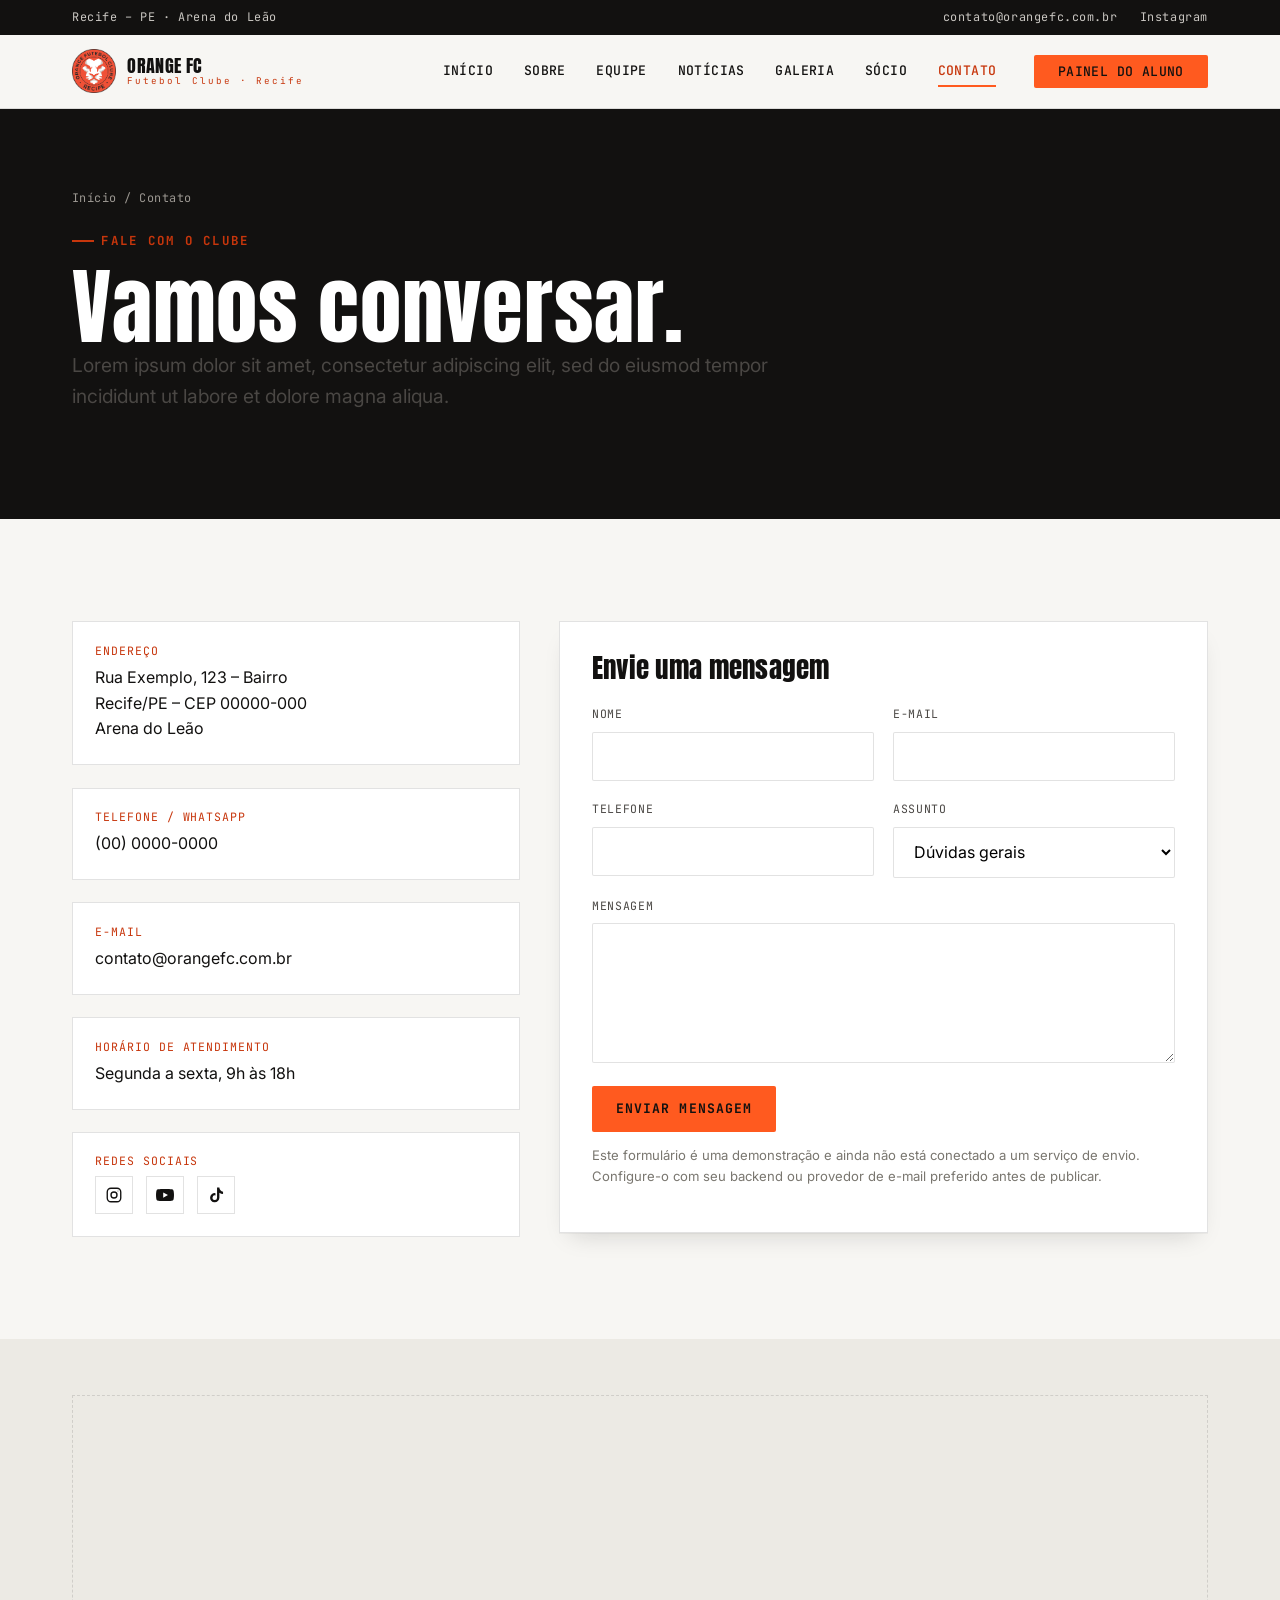
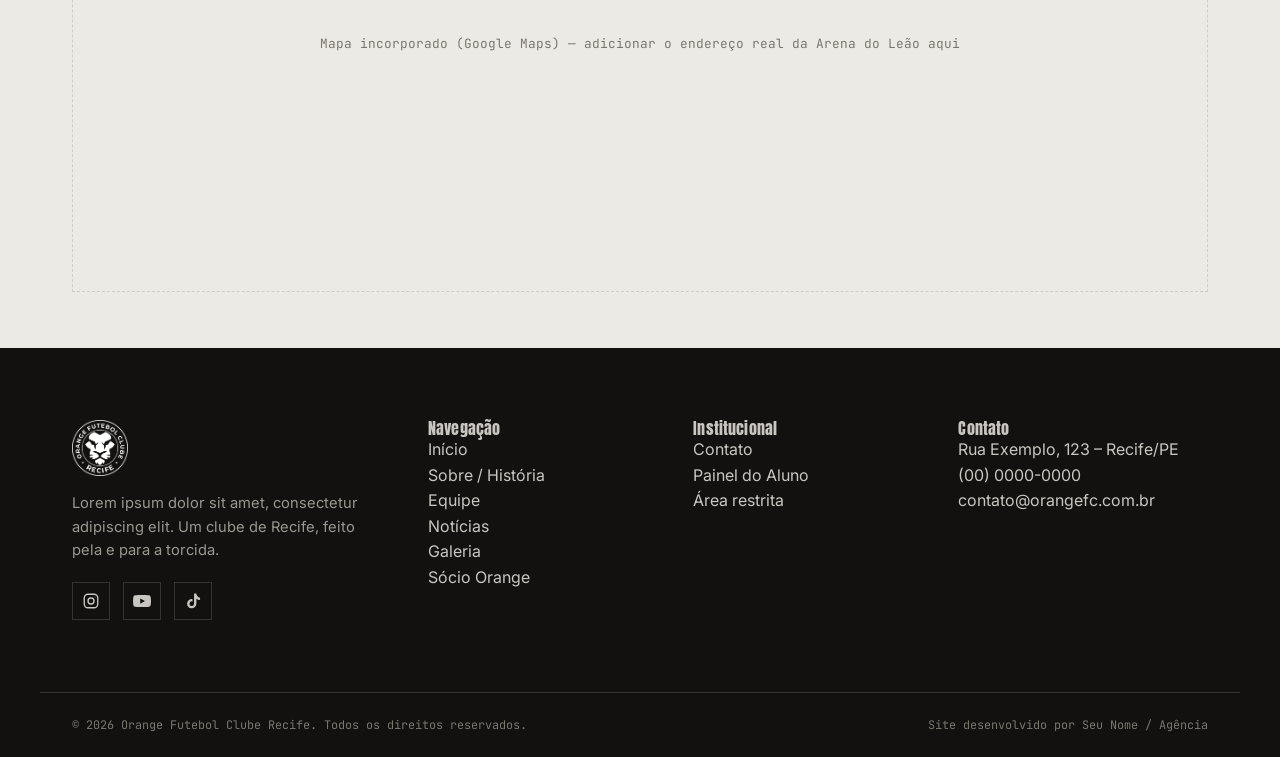
==== contato.html @ 22c45e9d "Primeiro commit do site Orange FC Recife Site institucional completo: home, sobre, equipe, noticias," ====
<!DOCTYPE html>
<html lang="pt-BR">
<head>
<meta charset="UTF-8">
<meta name="viewport" content="width=device-width, initial-scale=1.0">
<title>Contato — Orange Futebol Clube Recife</title>
<meta name="description" content="Fale com o Orange Futebol Clube Recife. Endereço, telefone, e-mail e formulário de contato.">
<link rel="icon" href="img/escudo-laranja-grande.png">
<link rel="stylesheet" href="css/style.css">
</head>
<body>
<a class="skip-link" href="#conteudo">Pular para o conteúdo</a>

<div class="topbar">
  <div class="container">
    <span>Recife – PE · Arena do Leão</span>
    <div class="topbar__links">
      <a href="contato.html">contato@orangefc.com.br</a>
      <a href="https://www.instagram.com/orangefcrecife" target="_blank" rel="noopener">Instagram</a>
    </div>
  </div>
</div>

<header class="site-header">
  <div class="container">
    <a class="brand" href="index.html">
      <img src="img/escudo-laranja-grande.png" alt="Escudo do Orange Futebol Clube Recife">
      <span class="brand__name">ORANGE FC<small>Futebol Clube · Recife</small></span>
    </a>
    <nav class="nav" id="site-nav">
      <a href="index.html">Início</a>
      <a href="sobre.html">Sobre</a>
      <a href="equipe.html">Equipe</a>
      <a href="noticias.html">Notícias</a>
      <a href="galeria.html">Galeria</a>
      <a href="socio.html">Sócio</a>
      <a href="contato.html" aria-current="page">Contato</a>
      <a class="btn btn--primary nav__cta" href="#" target="_blank" rel="noopener">Painel do Aluno</a>
    </nav>
    <button class="nav-toggle" aria-label="Abrir menu" aria-expanded="false" aria-controls="site-nav"><span></span></button>
  </div>
</header>

<main id="conteudo">

  <section class="page-hero">
    <div class="container">
      <p class="breadcrumb"><a href="index.html">Início</a> / Contato</p>
      <p class="eyebrow">Fale com o clube</p>
      <h1 class="h1">Vamos conversar.</h1>
      <p class="lede">Lorem ipsum dolor sit amet, consectetur adipiscing elit, sed do eiusmod tempor incididunt ut labore et dolore magna aliqua.</p>
    </div>
  </section>

  <section class="section">
    <div class="container grid grid-2" style="align-items:start;">

      <div class="contact-info">
        <div class="contact-info__item">
          <h4>Endereço</h4>
          <p style="margin:0;">Rua Exemplo, 123 – Bairro<br>Recife/PE – CEP 00000-000<br>Arena do Leão</p>
        </div>
        <div class="contact-info__item">
          <h4>Telefone / WhatsApp</h4>
          <p style="margin:0;">(00) 0000-0000</p>
        </div>
        <div class="contact-info__item">
          <h4>E-mail</h4>
          <p style="margin:0;">contato@orangefc.com.br</p>
        </div>
        <div class="contact-info__item">
          <h4>Horário de atendimento</h4>
          <p style="margin:0;">Segunda a sexta, 9h às 18h</p>
        </div>
        <div class="contact-info__item">
          <h4>Redes sociais</h4>
          <div class="footer__social" style="margin-top:.4rem;">
            <a href="https://www.instagram.com/orangefcrecife" target="_blank" rel="noopener" aria-label="Instagram" style="border-color: var(--line); color: var(--ink);"><svg viewBox="0 0 24 24" fill="none" stroke="currentColor" stroke-width="1.8"><rect x="3" y="3" width="18" height="18" rx="5"/><circle cx="12" cy="12" r="4"/><circle cx="17.3" cy="6.7" r="0.6" fill="currentColor" stroke="none"/></svg></a>
            <a href="https://www.youtube.com/@OrangeFCTV" target="_blank" rel="noopener" aria-label="YouTube" style="border-color: var(--line); color: var(--ink);"><svg viewBox="0 0 24 24" fill="currentColor"><path d="M23.5 6.5a3 3 0 0 0-2.1-2.1C19.4 4 12 4 12 4s-7.4 0-9.4.4A3 3 0 0 0 .5 6.5 31 31 0 0 0 0 12a31 31 0 0 0 .5 5.5 3 3 0 0 0 2.1 2.1C4.6 20 12 20 12 20s7.4 0 9.4-.4a3 3 0 0 0 2.1-2.1A31 31 0 0 0 24 12a31 31 0 0 0-.5-5.5ZM9.6 15.5v-7l6.4 3.5-6.4 3.5Z"/></svg></a>
            <a href="https://www.tiktok.com/@orangefutebolclube?fbclid=PAZXh0bgNhZW0CMTEAc3J0YwZhcHBfaWQPOTM2NjE5NzQzMzkyNDU5AAGncn7fJ7lJf-_yy7QkRusksurrQ2B-Ny7nEwebhchWkfzwAkJFWrCmd3XKHKI_aem_UQXf-0J1FJy_58L8Z5Jw7w" target="_blank" rel="noopener" aria-label="TikTok" style="border-color: var(--line); color: var(--ink);"><svg viewBox="0 0 24 24" fill="currentColor"><path d="M16.5 2h-3.1v13.6a3 3 0 1 1-2.1-2.9v-3.2a6.2 6.2 0 1 0 5.2 6.1V9.1a8.4 8.4 0 0 0 4.9 1.6V7.6a5.1 5.1 0 0 1-3.4-2A5 5 0 0 1 16.5 2Z"/></svg></a>
          </div>
        </div>
      </div>

      <form class="card" id="contact-form" style="padding: 2rem;">
        <h3 class="h3" style="margin-bottom:1.4rem;">Envie uma mensagem</h3>
        <div class="form-grid">
          <div class="field">
            <label for="nome">Nome</label>
            <input type="text" id="nome" name="nome" required>
          </div>
          <div class="field">
            <label for="email">E-mail</label>
            <input type="email" id="email" name="email" required>
          </div>
          <div class="field">
            <label for="telefone">Telefone</label>
            <input type="tel" id="telefone" name="telefone">
          </div>
          <div class="field">
            <label for="assunto">Assunto</label>
            <select id="assunto" name="assunto">
              <option>Dúvidas gerais</option>
              <option>Matrículas na base</option>
              <option>Imprensa</option>
              <option>Parcerias e patrocínio</option>
            </select>
          </div>
          <div class="field field--full">
            <label for="mensagem">Mensagem</label>
            <textarea id="mensagem" name="mensagem" required></textarea>
          </div>
        </div>
        <button type="submit" class="btn btn--primary" style="margin-top:1.4rem;">Enviar mensagem</button>
        <p class="form-note" id="contact-feedback" role="status" hidden></p>
        <p class="form-note">Este formulário é uma demonstração e ainda não está conectado a um serviço de envio. Configure-o com seu backend ou provedor de e-mail preferido antes de publicar.</p>
      </form>

    </div>
  </section>

  <section class="section section--tight section--dim">
    <div class="container">
      <div class="map-ph">
        Mapa incorporado (Google Maps) — adicionar o endereço real da Arena do Leão aqui
      </div>
    </div>
  </section>

</main>

<footer class="site-footer">
  <div class="container footer__top">
    <div class="footer__brand">
      <img src="img/escudo-preto.png" alt="Escudo do Orange Futebol Clube Recife" style="filter: brightness(0) invert(1);">
      <p>Lorem ipsum dolor sit amet, consectetur adipiscing elit. Um clube de Recife, feito pela e para a torcida.</p>
      <div class="footer__social">
        <a href="https://www.instagram.com/orangefcrecife" target="_blank" rel="noopener" aria-label="Instagram"><svg viewBox="0 0 24 24" fill="none" stroke="currentColor" stroke-width="1.8"><rect x="3" y="3" width="18" height="18" rx="5"/><circle cx="12" cy="12" r="4"/><circle cx="17.3" cy="6.7" r="0.6" fill="currentColor" stroke="none"/></svg></a>
        <a href="https://www.youtube.com/@OrangeFCTV" target="_blank" rel="noopener" aria-label="YouTube"><svg viewBox="0 0 24 24" fill="currentColor"><path d="M23.5 6.5a3 3 0 0 0-2.1-2.1C19.4 4 12 4 12 4s-7.4 0-9.4.4A3 3 0 0 0 .5 6.5 31 31 0 0 0 0 12a31 31 0 0 0 .5 5.5 3 3 0 0 0 2.1 2.1C4.6 20 12 20 12 20s7.4 0 9.4-.4a3 3 0 0 0 2.1-2.1A31 31 0 0 0 24 12a31 31 0 0 0-.5-5.5ZM9.6 15.5v-7l6.4 3.5-6.4 3.5Z"/></svg></a>
        <a href="https://www.tiktok.com/@orangefutebolclube?fbclid=PAZXh0bgNhZW0CMTEAc3J0YwZhcHBfaWQPOTM2NjE5NzQzMzkyNDU5AAGncn7fJ7lJf-_yy7QkRusksurrQ2B-Ny7nEwebhchWkfzwAkJFWrCmd3XKHKI_aem_UQXf-0J1FJy_58L8Z5Jw7w" target="_blank" rel="noopener" aria-label="TikTok"><svg viewBox="0 0 24 24" fill="currentColor"><path d="M16.5 2h-3.1v13.6a3 3 0 1 1-2.1-2.9v-3.2a6.2 6.2 0 1 0 5.2 6.1V9.1a8.4 8.4 0 0 0 4.9 1.6V7.6a5.1 5.1 0 0 1-3.4-2A5 5 0 0 1 16.5 2Z"/></svg></a>
      </div>
    </div>
    <div class="footer__nav">
      <h4>Navegação</h4>
      <ul>
        <li><a href="index.html">Início</a></li>
        <li><a href="sobre.html">Sobre / História</a></li>
        <li><a href="equipe.html">Equipe</a></li>
        <li><a href="noticias.html">Notícias</a></li>
        <li><a href="galeria.html">Galeria</a></li>
        <li><a href="socio.html">Sócio Orange</a></li>
      </ul>
    </div>
    <div class="footer__nav">
      <h4>Institucional</h4>
      <ul>
        <li><a href="contato.html">Contato</a></li>
        <li><a href="#" target="_blank" rel="noopener">Painel do Aluno</a></li>
        <li><a href="admin.html">Área restrita</a></li>
      </ul>
    </div>
    <div class="footer__contact">
      <h4>Contato</h4>
      <ul>
        <li>Rua Exemplo, 123 – Recife/PE</li>
        <li>(00) 0000-0000</li>
        <li>contato@orangefc.com.br</li>
      </ul>
    </div>
  </div>
  <div class="container footer__bottom">
    <span>© 2026 Orange Futebol Clube Recife. Todos os direitos reservados.</span>
    <span>Site desenvolvido por <a href="#">Seu Nome / Agência</a></span>
  </div>
</footer>

<script src="js/main.js"></script>
</body>
</html>
---- css/style.css ----
/* ==========================================================================
   ORANGE FUTEBOL CLUBE RECIFE — STYLESHEET BASE
   Estrutura: 1. Fontes  2. Tokens  3. Reset  4. Utilitários  5. Header
   6. Footer  7. Componentes  8. Páginas  9. Responsivo
   ========================================================================== */

@import url('https://fonts.googleapis.com/css2?family=Anton&family=Inter:wght@400;500;600;700;800&family=JetBrains+Mono:wght@400;500;700&display=swap');

/* --------------------------------------------------------------------------
   2. DESIGN TOKENS
   -------------------------------------------------------------------------- */
:root{
  /* Cores da marca — extraídas do escudo oficial */
  --orange:        #FF5A1F;
  --orange-deep:   #C7360C;
  --orange-light:  #FFDCC8;
  --ink:           #121110;
  --ink-soft:      #1D1B19;
  --paper:         #F7F6F3;
  --paper-dim:     #ECEAE4;
  --white:         #FFFFFF;
  --line:          rgba(18,17,16,.12);
  --line-on-dark:  rgba(255,255,255,.14);

  /* Tipografia */
  --font-display: 'Anton', sans-serif;
  --font-body:    'Inter', sans-serif;
  --font-mono:    'JetBrains Mono', monospace;

  /* Espaçamento & layout */
  --container: 1200px;
  --gap: clamp(1.25rem, 3vw, 2.5rem);
  --radius: 2px; /* identidade angular — quase sem curvas */

  --shadow-card: 0 1px 0 rgba(18,17,16,.04), 0 12px 24px -12px rgba(18,17,16,.18);
}

/* --------------------------------------------------------------------------
   3. RESET
   -------------------------------------------------------------------------- */
*, *::before, *::after{ box-sizing: border-box; }
html{ scroll-behavior: smooth; }
body{
  margin: 0;
  font-family: var(--font-body);
  color: var(--ink);
  background: var(--paper);
  -webkit-font-smoothing: antialiased;
  line-height: 1.6;
}
img{ max-width: 100%; display: block; }
a{ color: inherit; text-decoration: none; }
ul{ list-style: none; margin: 0; padding: 0; }
button{ font-family: inherit; cursor: pointer; }
input, textarea, select{ font-family: inherit; font-size: 1rem; }
h1,h2,h3,h4{ font-family: var(--font-display); font-weight: 400; line-height: 1.05; margin: 0; letter-spacing: .01em; }
p{ margin: 0 0 1em; }
:focus-visible{ outline: 3px solid var(--orange); outline-offset: 2px; }

@media (prefers-reduced-motion: reduce){
  *{ animation-duration: .001ms !important; animation-iteration-count: 1 !important; transition-duration: .001ms !important; scroll-behavior: auto !important; }
}

/* --------------------------------------------------------------------------
   4. UTILITÁRIOS
   -------------------------------------------------------------------------- */
.container{
  width: 100%;
  max-width: var(--container);
  margin-inline: auto;
  padding-inline: clamp(1.25rem, 4vw, 2rem);
}
.section{ padding-block: clamp(3.5rem, 8vw, 6.5rem); }
.section--tight{ padding-block: clamp(2rem, 5vw, 3.5rem); }
.section--dark{ background: var(--ink); color: var(--white); }
.section--orange{ background: var(--orange); color: var(--ink); }
.section--dim{ background: var(--paper-dim); }

.eyebrow{
  display: inline-flex;
  align-items: center;
  gap: .6em;
  font-family: var(--font-mono);
  font-size: .78rem;
  font-weight: 700;
  letter-spacing: .18em;
  text-transform: uppercase;
  color: var(--orange-deep);
}
.section--dark .eyebrow{ color: var(--orange); }
.eyebrow::before{
  content: "";
  width: 22px; height: 2px;
  background: currentColor;
  display: inline-block;
}

.h1{ font-size: clamp(2.6rem, 6.5vw, 5.4rem); }
.h2{ font-size: clamp(2rem, 4.6vw, 3.2rem); }
.h3{ font-size: clamp(1.35rem, 2.6vw, 1.7rem); }
.lede{ font-size: clamp(1.05rem, 1.6vw, 1.2rem); color: #4A4744; max-width: 60ch; }
.section--dark .lede{ color: #C9C6C1; }

.text-orange{ color: var(--orange); }

.btn{
  display: inline-flex;
  align-items: center;
  gap: .55em;
  padding: .95em 1.7em;
  font-family: var(--font-mono);
  font-weight: 700;
  font-size: .82rem;
  letter-spacing: .08em;
  text-transform: uppercase;
  border: 2px solid transparent;
  border-radius: var(--radius);
  transition: transform .18s ease, background-color .18s ease, color .18s ease, border-color .18s ease;
  white-space: nowrap;
}
.btn:hover{ transform: translateY(-2px); }
.btn--primary{ background: var(--orange); color: var(--ink); }
.btn--primary:hover{ background: var(--ink); color: var(--white); }
.btn--outline{ border-color: currentColor; background: transparent; }
.btn--outline:hover{ background: var(--ink); color: var(--white); border-color: var(--ink); }
.section--dark .btn--outline{ border-color: var(--line-on-dark); }
.section--dark .btn--outline:hover{ background: var(--white); color: var(--ink); border-color: var(--white); }
.btn--ghost{ background: transparent; color: inherit; padding-inline: 0; border-bottom: 2px solid var(--orange); border-radius: 0; }
.btn--ghost:hover{ transform: none; color: var(--orange-deep); }

.tag{
  font-family: var(--font-mono);
  font-size: .72rem;
  font-weight: 700;
  letter-spacing: .08em;
  text-transform: uppercase;
  padding: .3em .7em;
  background: var(--ink);
  color: var(--white);
}
.tag--orange{ background: var(--orange); color: var(--ink); }

.grid{ display: grid; gap: var(--gap); }
.grid-2{ grid-template-columns: repeat(2, 1fr); }
.grid-3{ grid-template-columns: repeat(3, 1fr); }
.grid-4{ grid-template-columns: repeat(4, 1fr); }

.card{
  background: var(--white);
  border: 1px solid var(--line);
  box-shadow: var(--shadow-card);
}

/* Ph = placeholder de imagem (substituir pelas fotos reais do clube) */
.ph{
  position: relative;
  display: flex;
  align-items: flex-end;
  overflow: hidden;
  background:
    linear-gradient(135deg, rgba(255,90,31,.14), rgba(18,17,16,.06)),
    repeating-linear-gradient(45deg, rgba(18,17,16,.05) 0 2px, transparent 2px 14px);
  color: var(--ink);
}
.ph::before{
  content: "";
  position: absolute; inset: 0;
  background-image: url('../img/leao-watermark-2.png');
  background-repeat: no-repeat;
  background-position: center;
  background-size: 46%;
  opacity: .16;
}
.ph span{
  position: relative;
  display: block;
  width: 100%;
  padding: .6em .8em;
  font-family: var(--font-mono);
  font-size: .68rem;
  letter-spacing: .06em;
  text-transform: uppercase;
  background: rgba(18,17,16,.82);
  color: var(--white);
}
.ph--1x1{ aspect-ratio: 1/1; }
.ph--4x3{ aspect-ratio: 4/3; }
.ph--16x9{ aspect-ratio: 16/9; }
.ph--3x4{ aspect-ratio: 3/4; }

/* Divisor angular — corte diagonal entre seções, ecoa as bordas do brasão */
.angle-cut{
  position: relative;
  clip-path: polygon(0 3.2vw, 100% 0, 100% 100%, 0 100%);
  margin-top: clamp(-3rem,-4.5vw,-2rem);
}
.angle-cut-bottom{
  clip-path: polygon(0 0, 100% 0, 100% 100%, 0 calc(100% - 3.2vw));
}

/* Perfuração estilo ingresso — usada na faixa de próximo jogo */
.ticket-edge{
  height: 14px;
  background-image: radial-gradient(circle 7px, var(--paper) 7px, transparent 7.5px);
  background-size: 34px 14px;
  background-repeat: repeat-x;
  background-position: center;
}
.ticket-edge--dark{ background-image: radial-gradient(circle 7px, var(--ink) 7px, transparent 7.5px); }

/* --------------------------------------------------------------------------
   5. HEADER
   -------------------------------------------------------------------------- */
.topbar{
  background: var(--ink);
  color: #C9C6C1;
  font-family: var(--font-mono);
  font-size: .74rem;
  letter-spacing: .05em;
}
.topbar .container{
  display: flex;
  align-items: center;
  justify-content: space-between;
  padding-block: .5rem;
  gap: 1rem;
}
.topbar a:hover{ color: var(--orange); }
.topbar__links{ display: flex; gap: 1.4rem; }

.site-header{
  position: sticky;
  top: 0;
  z-index: 50;
  background: var(--paper);
  border-bottom: 1px solid var(--line);
}
.site-header .container{
  display: flex;
  align-items: center;
  justify-content: space-between;
  padding-block: .9rem;
  gap: 1.5rem;
}
.brand{ display: flex; align-items: center; gap: .7rem; }
.brand img{ width: 44px; height: 44px; object-fit: contain; }
.brand__name{ font-family: var(--font-display); font-size: 1.15rem; letter-spacing: .02em; line-height: 1; }
.brand__name small{ display: block; font-family: var(--font-mono); font-size: .58rem; letter-spacing: .22em; color: var(--orange-deep); margin-top: .3em; }

.nav{ display: flex; align-items: center; gap: clamp(1.2rem, 2.4vw, 2.2rem); }
.nav a{
  font-family: var(--font-mono);
  font-size: .82rem;
  font-weight: 500;
  letter-spacing: .03em;
  text-transform: uppercase;
  padding-block: .3em;
  border-bottom: 2px solid transparent;
}
.nav a:hover, .nav a[aria-current="page"]{ border-color: var(--orange); color: var(--orange-deep); }
.nav__cta{ margin-left: .4rem; }

.nav-toggle{
  display: none;
  width: 42px; height: 42px;
  border: 1px solid var(--line);
  background: var(--white);
  align-items: center;
  justify-content: center;
}
.nav-toggle span, .nav-toggle::before, .nav-toggle::after{
  content: "";
  display: block;
  width: 20px; height: 2px;
  background: var(--ink);
  position: relative;
}
.nav-toggle::before{ transform: translateY(-6px); position: absolute; }
.nav-toggle::after{ transform: translateY(6px); position: absolute; }

/* --------------------------------------------------------------------------
   6. FOOTER
   -------------------------------------------------------------------------- */
.site-footer{ background: var(--ink); color: #C9C6C1; }
.footer__top{
  padding-block: clamp(3rem, 6vw, 4.5rem);
  display: grid;
  grid-template-columns: 1.4fr 1fr 1fr 1.1fr;
  gap: var(--gap);
}
.footer__brand img{ width: 56px; margin-bottom: 1rem; }
.footer__brand p{ max-width: 34ch; color: #9B9791; font-size: .92rem; }
.footer h4{
  font-family: var(--font-mono);
  font-size: .78rem;
  letter-spacing: .12em;
  text-transform: uppercase;
  color: var(--white);
  margin-bottom: 1.1rem;
}
.footer li{ margin-bottom: .6rem; font-size: .92rem; }
.footer a:hover{ color: var(--orange); }
.footer__social{ display: flex; gap: .8rem; margin-top: 1.2rem; }
.footer__social a{
  width: 38px; height: 38px;
  border: 1px solid var(--line-on-dark);
  display: flex; align-items: center; justify-content: center;
}
.footer__social a svg{ width: 18px; height: 18px; display: block; }
.footer__social a:hover{ border-color: var(--orange); color: var(--orange); }
.footer__bottom{
  border-top: 1px solid var(--line-on-dark);
  padding-block: 1.4rem;
  display: flex; justify-content: space-between; align-items: center; flex-wrap: wrap; gap: .6rem;
  font-family: var(--font-mono);
  font-size: .74rem;
  color: #79766F;
}
.footer__bottom a:hover{ color: var(--orange); }

/* --------------------------------------------------------------------------
   7. COMPONENTES
   -------------------------------------------------------------------------- */

/* Hero */
.hero{
  position: relative;
  background: var(--ink);
  color: var(--white);
  overflow: hidden;
  padding-block: clamp(4rem, 11vw, 7.5rem) clamp(5rem, 12vw, 8.5rem);
}
.hero__lion{
  position: absolute;
  right: -6%;
  top: 50%;
  transform: translateY(-50%);
  width: min(48vw, 620px);
  opacity: .1;
  pointer-events: none;
}
.hero__grid{
  position: relative;
  z-index: 1;
}
.hero__content{ max-width: 640px; }
.hero__title{ margin-block: .5rem 1.1rem; }
.hero__title .line{ display: block; }
.hero__actions{ display: flex; gap: 1rem; flex-wrap: wrap; margin-top: 2rem; }
.hero__stats{
  display: grid;
  grid-template-columns: repeat(3, 1fr);
  border-top: 1px solid var(--line-on-dark);
  padding-top: 1.4rem;
  margin-top: clamp(2.5rem, 5vw, 3.5rem);
}
.hero__stats div + div{ border-left: 1px solid var(--line-on-dark); padding-left: 1.2rem; }
.hero__stats strong{ display: block; font-family: var(--font-display); font-size: clamp(1.8rem, 3vw, 2.4rem); color: var(--orange); }
.hero__stats span{ font-family: var(--font-mono); font-size: .68rem; letter-spacing: .1em; text-transform: uppercase; color: #9B9791; }

/* Faixa Próximo Jogo */
.matchbar{ background: var(--orange); color: var(--ink); }
.matchbar .container{
  display: flex;
  align-items: center;
  justify-content: space-between;
  flex-wrap: wrap;
  gap: 1rem;
  padding-block: 1.2rem;
}
.matchbar__teams{ display: flex; align-items: center; gap: 1rem; font-family: var(--font-display); font-size: clamp(1.1rem, 2.4vw, 1.6rem); }
.matchbar__vs{ font-family: var(--font-mono); font-size: .8rem; opacity: .7; }
.matchbar__meta{ display: flex; gap: 1.6rem; font-family: var(--font-mono); font-size: .78rem; letter-spacing: .04em; }
.matchbar__meta strong{ display: block; font-size: .95rem; }

/* Cabeçalho de seção */
.section-head{ display: flex; justify-content: space-between; align-items: flex-end; gap: 1.5rem; margin-bottom: clamp(2rem, 4vw, 3rem); flex-wrap: wrap; }

/* Cards de notícia */
.news-card{ display: flex; flex-direction: column; }
.news-card__body{ padding: 1.4rem 1.4rem 1.6rem; }
.news-card__meta{ display: flex; gap: .8rem; align-items: center; margin-bottom: .8rem; font-family: var(--font-mono); font-size: .7rem; color: #79766F; text-transform: uppercase; letter-spacing: .05em; }
.news-card h3{ font-size: 1.25rem; margin-bottom: .6rem; }
.news-card p{ color: #4A4744; font-size: .94rem; }
.news-card__link{ margin-top: auto; font-family: var(--font-mono); font-size: .76rem; font-weight: 700; letter-spacing: .06em; text-transform: uppercase; color: var(--orange-deep); padding-top: 1rem; }

/* Elenco / equipe */
.person{ text-align: left; }
.person__photo{ margin-bottom: 1rem; position: relative; }
.shirt-number{
  position: absolute; top: .6rem; left: .6rem; z-index: 2;
  width: 34px; height: 34px;
  display: flex; align-items: center; justify-content: center;
  background: var(--ink); color: var(--white);
  font-family: var(--font-mono); font-weight: 700; font-size: .9rem;
}
.person h3{ font-size: 1.05rem; }
.person .role{ font-family: var(--font-mono); font-size: .72rem; letter-spacing: .06em; text-transform: uppercase; color: var(--orange-deep); display: block; margin-top: .3rem; margin-bottom: .6rem; }
.person p{ font-size: .88rem; color: #4A4744; }

/* Linha do tempo (história) */
.timeline{ position: relative; padding-left: clamp(1.5rem, 4vw, 3rem); border-left: 2px solid var(--line); }
.timeline__item{ position: relative; padding-bottom: clamp(2.2rem, 5vw, 3.2rem); }
.timeline__item:last-child{ padding-bottom: 0; }
.timeline__item::before{
  content: "";
  position: absolute;
  left: clamp(-1.62rem, -4.14vw, -3.12rem);
  top: .3rem;
  width: 12px; height: 12px;
  background: var(--orange);
  border: 2px solid var(--ink);
  border-radius: 50%;
}
.timeline__year{ font-family: var(--font-mono); font-weight: 700; color: var(--orange-deep); letter-spacing: .05em; display: block; margin-bottom: .4rem; }

/* Banner CTA — Painel do Aluno */
.cta-banner{
  background: var(--ink);
  color: var(--white);
  position: relative;
  overflow: hidden;
}
.cta-banner .container{
  position: relative; z-index: 1;
  display: flex; align-items: center; justify-content: space-between; gap: 2rem; flex-wrap: wrap;
  padding-block: clamp(3rem, 6vw, 4rem);
}
.cta-banner__lion{ position: absolute; left: -4%; top: -20%; width: 340px; opacity: .08; }
.cta-banner h2{ max-width: 18ch; }
.cta-banner p{ color: #C9C6C1; max-width: 46ch; }

/* Faixa gráfica "Laranja Mecânica" (torcida) */
.torcida-band{ background: var(--ink); }
.torcida-band img{ width: 100%; display: block; }
.torcida-band__caption{
  display: flex; justify-content: space-between; align-items: center; flex-wrap: wrap; gap: 1rem;
  padding-block: 1.2rem;
  border-top: 1px solid var(--line-on-dark);
  font-family: var(--font-mono);
  font-size: .76rem;
  color: #9B9791;
  letter-spacing: .04em;
}

/* Galeria */
.gallery-filters{ display: flex; gap: .6rem; flex-wrap: wrap; margin-bottom: 2rem; }
.gallery-filters button{
  padding: .5em 1.1em;
  border: 1px solid var(--line);
  background: var(--white);
  font-family: var(--font-mono);
  font-size: .74rem;
  letter-spacing: .05em;
  text-transform: uppercase;
}
.gallery-filters button.is-active{ background: var(--ink); color: var(--white); border-color: var(--ink); }
.gallery-grid{ display: grid; grid-template-columns: repeat(4, 1fr); gap: .8rem; }
.gallery-grid .ph{ cursor: zoom-in; }
.gallery-grid > *:nth-child(4n+1){ grid-row: span 2; }

.lightbox{
  position: fixed; inset: 0; z-index: 100;
  background: rgba(18,17,16,.94);
  display: none;
  align-items: center; justify-content: center;
  padding: 2rem;
}
.lightbox.is-open{ display: flex; }
.lightbox__frame{ max-width: 900px; width: 100%; }
.lightbox__frame .ph{ aspect-ratio: 16/10; }
.lightbox__close{
  position: absolute; top: 1.5rem; right: 1.5rem;
  width: 44px; height: 44px;
  border: 1px solid var(--line-on-dark);
  background: transparent; color: var(--white);
  font-family: var(--font-mono); font-size: 1.1rem;
}
.lightbox__close:hover{ background: var(--orange); border-color: var(--orange); color: var(--ink); }
.lightbox__caption{ color: #C9C6C1; font-family: var(--font-mono); font-size: .8rem; margin-top: 1rem; text-align: center; }

/* Formulário de contato */
.form-grid{ display: grid; grid-template-columns: 1fr 1fr; gap: 1.2rem; }
.field{ display: flex; flex-direction: column; gap: .5rem; }
.field--full{ grid-column: 1 / -1; }
.field label{ font-family: var(--font-mono); font-size: .72rem; letter-spacing: .06em; text-transform: uppercase; color: #4A4744; }
.field input, .field textarea, .field select{
  border: 1px solid var(--line);
  background: var(--white);
  padding: .85em 1em;
  border-radius: var(--radius);
}
.field input:focus, .field textarea:focus, .field select:focus{ border-color: var(--orange); }
.field textarea{ resize: vertical; min-height: 140px; }
.form-note{ font-size: .82rem; color: #79766F; margin-top: .8rem; }

.contact-info{ display: grid; gap: 1.4rem; }
.contact-info__item{ padding: 1.4rem; background: var(--white); border: 1px solid var(--line); }
.contact-info__item h4{ font-family: var(--font-mono); font-size: .72rem; letter-spacing: .08em; text-transform: uppercase; color: var(--orange-deep); margin: 0 0 .5rem; }

.map-ph{
  aspect-ratio: 16/7;
  background: var(--paper-dim);
  border: 1px dashed var(--line);
  display: flex; align-items: center; justify-content: center;
  font-family: var(--font-mono); font-size: .8rem; color: #79766F; text-align: center;
}

/* Página interna — cabeçalho simples */
.page-hero{ background: var(--ink); color: var(--white); padding-block: clamp(3rem, 7vw, 5rem) clamp(3.5rem, 8vw, 5.5rem); }
.breadcrumb{ font-family: var(--font-mono); font-size: .74rem; color: #9B9791; letter-spacing: .04em; margin-bottom: 1rem; }
.breadcrumb a:hover{ color: var(--orange); }

/* Notícia — artigo individual */
.article__meta{ display: flex; gap: 1.2rem; align-items: center; font-family: var(--font-mono); font-size: .78rem; color: #9B9791; text-transform: uppercase; letter-spacing: .05em; margin-top: 1rem; }
.article__body{ max-width: 72ch; font-size: 1.05rem; }
.article__body p{ margin-bottom: 1.4em; color: #322F2C; }
.article__body h2{ font-size: 1.6rem; margin: 1.6em 0 .6em; }
.article__figure{ margin: 2.2rem 0; }
.article__figure figcaption{ font-family: var(--font-mono); font-size: .76rem; color: #79766F; margin-top: .7rem; }
.share-row{ display: flex; align-items: center; gap: 1rem; margin-top: 2.5rem; padding-top: 1.6rem; border-top: 1px solid var(--line); font-family: var(--font-mono); font-size: .76rem; text-transform: uppercase; letter-spacing: .05em; }

/* Admin — protótipo de painel */
.admin-shell{ display: grid; grid-template-columns: 240px 1fr; min-height: 100vh; }
.admin-side{ background: var(--ink); color: #C9C6C1; padding: 1.6rem 1.4rem; }
.admin-side .brand__name{ color: var(--white); }
.admin-side nav{ margin-top: 2.4rem; display: flex; flex-direction: column; gap: .3rem; }
.admin-side nav a{
  font-family: var(--font-mono); font-size: .82rem; letter-spacing: .03em; text-transform: uppercase;
  padding: .7em .8em; border-left: 2px solid transparent;
}
.admin-side nav a.is-active, .admin-side nav a:hover{ border-color: var(--orange); color: var(--white); background: rgba(255,255,255,.04); }
.admin-side nav a[aria-disabled="true"]{ opacity: .4; pointer-events: none; }
.admin-main{ padding: clamp(1.6rem, 3vw, 2.6rem); }
.admin-topline{ display: flex; justify-content: space-between; align-items: center; margin-bottom: 2rem; flex-wrap: wrap; gap: 1rem; }
.admin-badge{ font-family: var(--font-mono); font-size: .68rem; letter-spacing: .08em; text-transform: uppercase; background: var(--orange-light); color: var(--orange-deep); padding: .35em .7em; }
.admin-panels{ display: grid; grid-template-columns: 1.1fr .9fr; gap: 1.6rem; align-items: start; }
.admin-card{ background: var(--white); border: 1px solid var(--line); padding: 1.6rem; }
.admin-card h2{ font-size: 1.3rem; margin-bottom: 1.2rem; }
.admin-list__item{ display: flex; justify-content: space-between; align-items: center; gap: 1rem; padding: .9rem 0; border-bottom: 1px solid var(--line); }
.admin-list__item:last-child{ border-bottom: 0; }
.admin-list__item h4{ font-family: var(--font-body); font-weight: 700; font-size: .92rem; margin: 0 0 .2rem; }
.admin-list__item span{ font-family: var(--font-mono); font-size: .7rem; color: #79766F; text-transform: uppercase; letter-spacing: .04em; }
.admin-list__actions{ display: flex; gap: .5rem; }
.admin-list__actions button{
  border: 1px solid var(--line); background: var(--white); font-family: var(--font-mono); font-size: .68rem;
  text-transform: uppercase; padding: .4em .7em;
}
.admin-list__actions button:hover{ border-color: var(--ink); }
.admin-list__actions button.danger:hover{ border-color: #C7360C; color: #C7360C; }
.admin-empty{ font-family: var(--font-mono); font-size: .82rem; color: #79766F; padding: 1.4rem 0; }

/* Skip link */
.skip-link{
  position: absolute; left: -999px; top: 0; z-index: 200;
  background: var(--orange); color: var(--ink); padding: .8em 1.2em;
  font-family: var(--font-mono); font-size: .8rem;
}
.skip-link:focus{ left: 1rem; top: 1rem; }

/* --------------------------------------------------------------------------
   9. RESPONSIVO
   -------------------------------------------------------------------------- */
@media (max-width: 1024px){
  .grid-4{ grid-template-columns: repeat(2, 1fr); }
  .grid-3{ grid-template-columns: repeat(2, 1fr); }
  .footer__top{ grid-template-columns: 1fr 1fr; }
  .gallery-grid{ grid-template-columns: repeat(3, 1fr); }
  .gallery-grid > *:nth-child(4n+1){ grid-row: auto; }
  .admin-panels{ grid-template-columns: 1fr; }
}

@media (max-width: 860px){
  .nav-toggle{ display: flex; }
  .nav{
    position: fixed; inset: 0 0 0 auto; top: 0;
    width: min(78vw, 340px);
    height: 100vh;
    background: var(--ink);
    color: var(--white);
    flex-direction: column;
    align-items: flex-start;
    padding: 5.5rem 1.6rem 2rem;
    transform: translateX(100%);
    transition: transform .3s ease;
    gap: 1.4rem;
  }
  .nav.is-open{ transform: translateX(0); }
  .nav a{ font-size: 1rem; width: 100%; }
  .nav__cta{ margin-left: 0; }
  .topbar__links{ gap: .9rem; }
  .hero__grid{ grid-template-columns: 1fr; }
  .hero__lion{ width: 60vw; opacity: .08; }
  .hero__stats{ grid-template-columns: repeat(3, 1fr); }
  .grid-2, .grid-3, .grid-4{ grid-template-columns: 1fr 1fr; }
  .footer__top{ grid-template-columns: 1fr; gap: 2.2rem; }
  .form-grid{ grid-template-columns: 1fr; }
  .gallery-grid{ grid-template-columns: repeat(2, 1fr); }
  .admin-shell{ grid-template-columns: 1fr; }
  .admin-side{ display: flex; align-items: center; justify-content: space-between; }
  .admin-side nav{ flex-direction: row; margin-top: 0; }
}

@media (max-width: 560px){
  .grid-2, .grid-3, .grid-4{ grid-template-columns: 1fr; }
  .gallery-grid{ grid-template-columns: repeat(2, 1fr); }
  .matchbar .container{ flex-direction: column; align-items: flex-start; }
  .cta-banner .container{ flex-direction: column; align-items: flex-start; }
  .section-head{ flex-direction: column; align-items: flex-start; }
  .topbar .container{ justify-content: center; }
  .topbar span:first-child{ display: none; }
  .topbar__links{ gap: 1rem; }
}
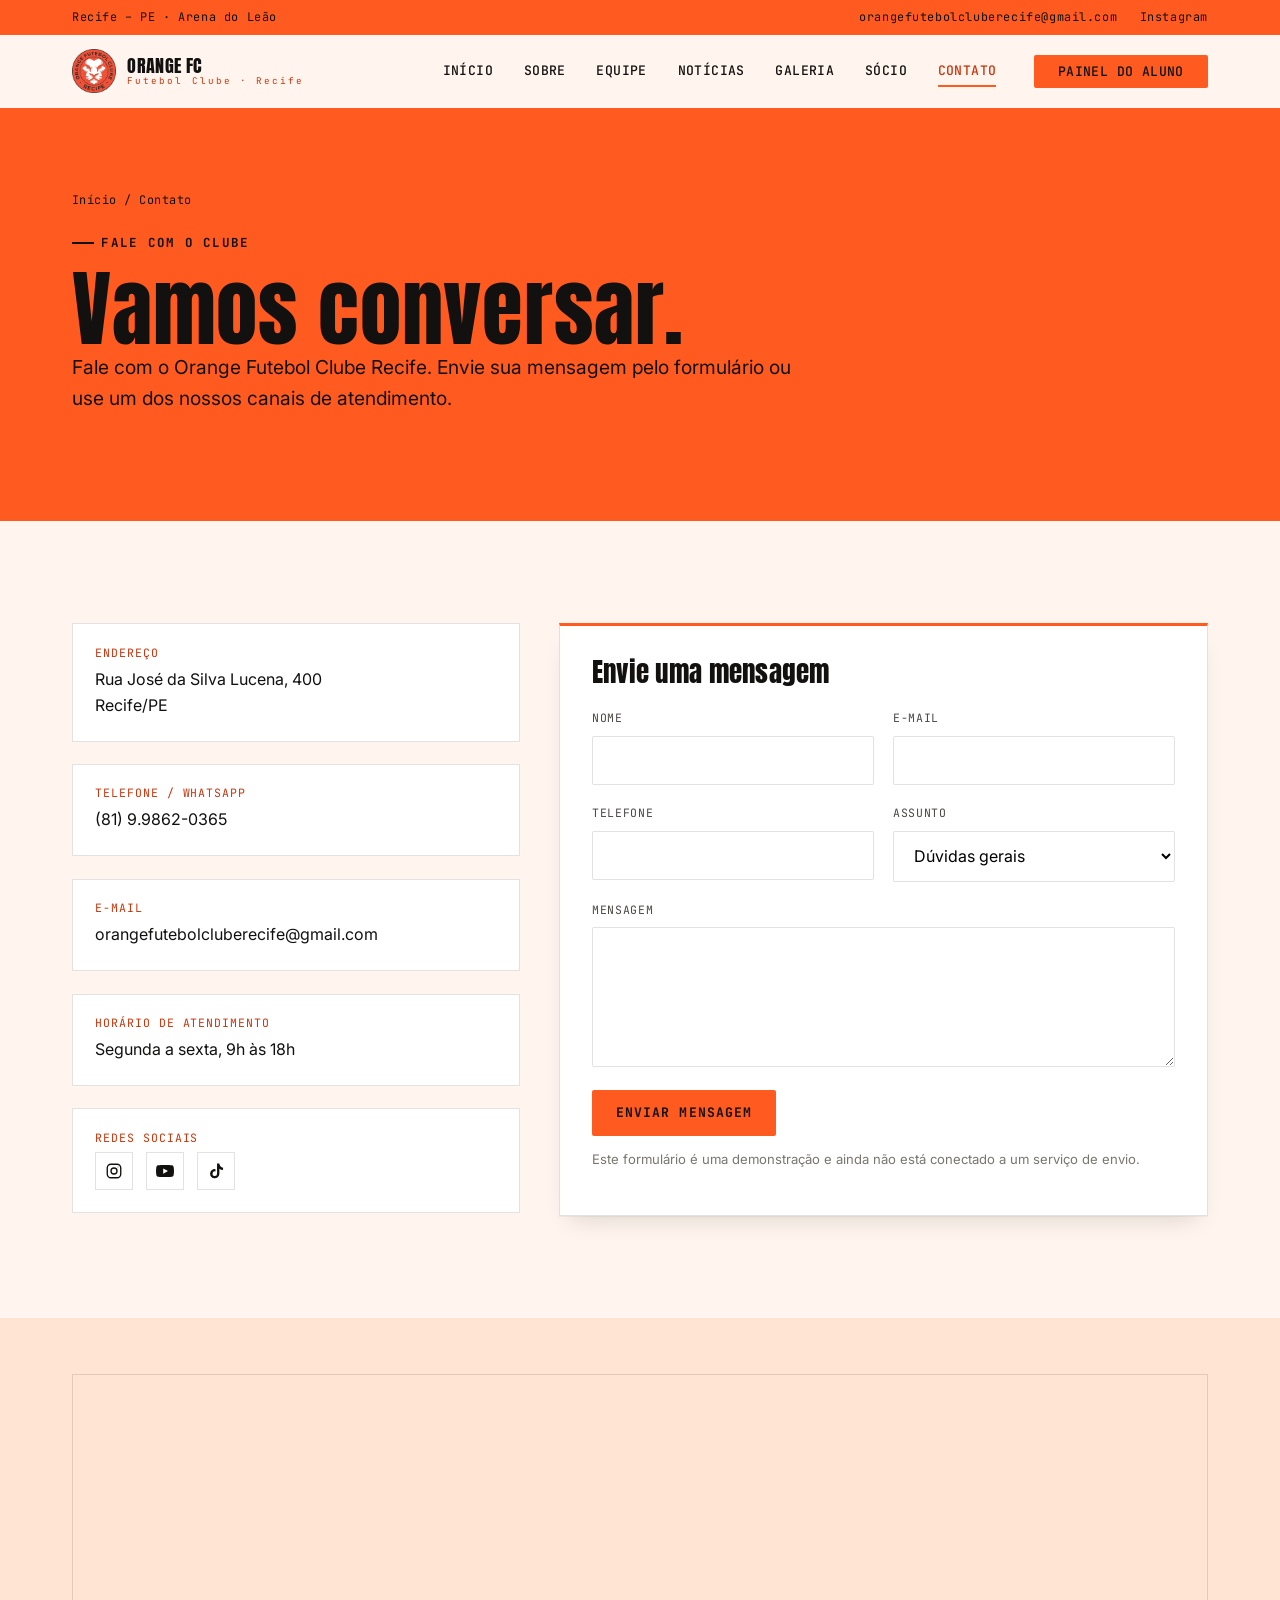
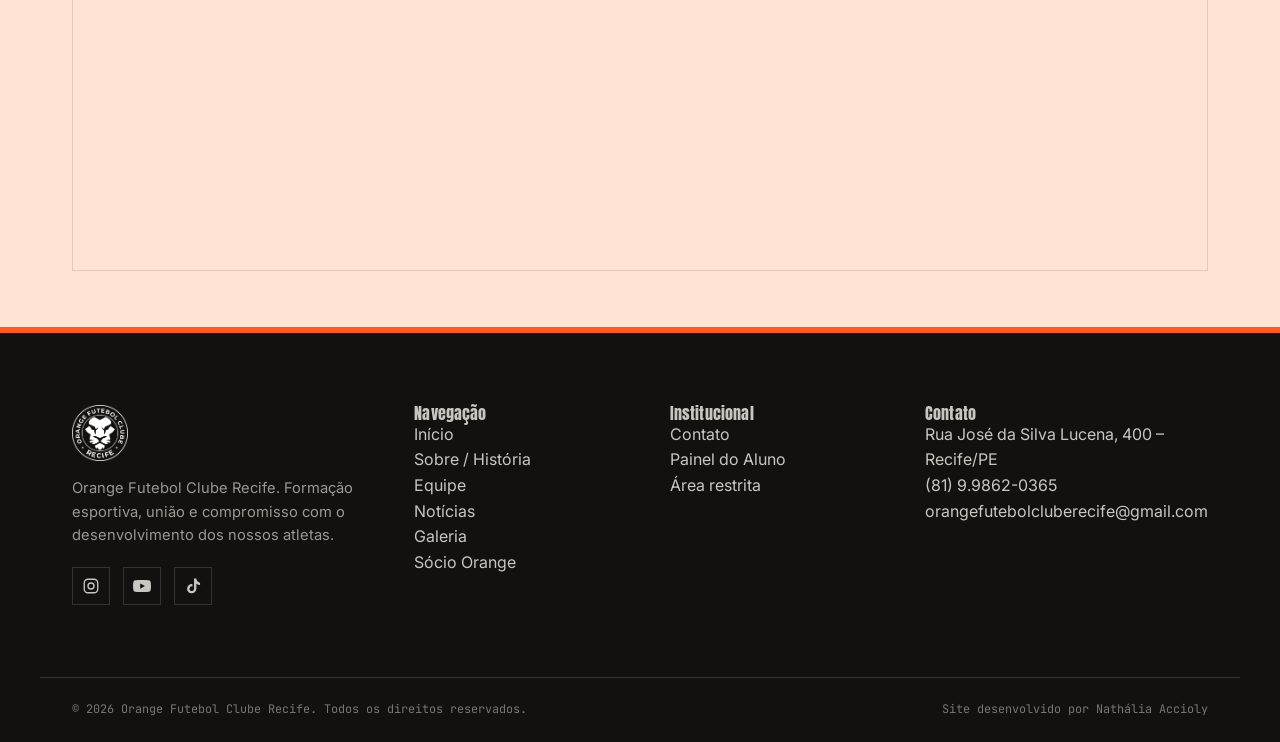
==== commit 293bf8f1: "Atualizações" ====
--- a/contato.html
+++ b/contato.html
@@ -15,7 +15,7 @@
   <div class="container">
     <span>Recife – PE · Arena do Leão</span>
     <div class="topbar__links">
-      <a href="contato.html">contato@orangefc.com.br</a>
+      <a href="mailto:orangefutebolcluberecife@gmail.com">orangefutebolcluberecife@gmail.com</a>
       <a href="https://www.instagram.com/orangefcrecife" target="_blank" rel="noopener">Instagram</a>
     </div>
   </div>
@@ -48,7 +48,7 @@
       <p class="breadcrumb"><a href="index.html">Início</a> / Contato</p>
       <p class="eyebrow">Fale com o clube</p>
       <h1 class="h1">Vamos conversar.</h1>
-      <p class="lede">Lorem ipsum dolor sit amet, consectetur adipiscing elit, sed do eiusmod tempor incididunt ut labore et dolore magna aliqua.</p>
+      <p class="lede">Fale com o Orange Futebol Clube Recife. Envie sua mensagem pelo formulário ou use um dos nossos canais de atendimento.</p>
     </div>
   </section>
 
@@ -58,15 +58,15 @@
       <div class="contact-info">
         <div class="contact-info__item">
           <h4>Endereço</h4>
-          <p style="margin:0;">Rua Exemplo, 123 – Bairro<br>Recife/PE – CEP 00000-000<br>Arena do Leão</p>
+          <p style="margin:0;">Rua José da Silva Lucena, 400<br>Recife/PE</p>
         </div>
         <div class="contact-info__item">
           <h4>Telefone / WhatsApp</h4>
-          <p style="margin:0;">(00) 0000-0000</p>
+          <p style="margin:0;"><a href="tel:+5581998620365">(81) 9.9862-0365</a></p>
         </div>
         <div class="contact-info__item">
           <h4>E-mail</h4>
-          <p style="margin:0;">contato@orangefc.com.br</p>
+          <p style="margin:0;"><a href="mailto:orangefutebolcluberecife@gmail.com">orangefutebolcluberecife@gmail.com</a></p>
         </div>
         <div class="contact-info__item">
           <h4>Horário de atendimento</h4>
@@ -113,7 +113,7 @@
         </div>
         <button type="submit" class="btn btn--primary" style="margin-top:1.4rem;">Enviar mensagem</button>
         <p class="form-note" id="contact-feedback" role="status" hidden></p>
-        <p class="form-note">Este formulário é uma demonstração e ainda não está conectado a um serviço de envio. Configure-o com seu backend ou provedor de e-mail preferido antes de publicar.</p>
+        <p class="form-note">Este formulário é uma demonstração e ainda não está conectado a um serviço de envio.</p>
       </form>
 
     </div>
@@ -121,9 +121,7 @@
 
   <section class="section section--tight section--dim">
     <div class="container">
-      <div class="map-ph">
-        Mapa incorporado (Google Maps) — adicionar o endereço real da Arena do Leão aqui
-      </div>
+      <iframe class="map-embed" src="https://maps.google.com/maps?q=Rua%20Jos%C3%A9%20da%20Silva%20Lucena%2C%20400%2C%20Recife%20-%20PE&amp;z=16&amp;output=embed" title="Mapa: Rua José da Silva Lucena, 400 – Recife/PE" loading="lazy" referrerpolicy="no-referrer-when-downgrade"></iframe>
     </div>
   </section>
 
@@ -133,7 +131,7 @@
   <div class="container footer__top">
     <div class="footer__brand">
       <img src="img/escudo-preto.png" alt="Escudo do Orange Futebol Clube Recife" style="filter: brightness(0) invert(1);">
-      <p>Lorem ipsum dolor sit amet, consectetur adipiscing elit. Um clube de Recife, feito pela e para a torcida.</p>
+      <p>Orange Futebol Clube Recife. Formação esportiva, união e compromisso com o desenvolvimento dos nossos atletas.</p>
       <div class="footer__social">
         <a href="https://www.instagram.com/orangefcrecife" target="_blank" rel="noopener" aria-label="Instagram"><svg viewBox="0 0 24 24" fill="none" stroke="currentColor" stroke-width="1.8"><rect x="3" y="3" width="18" height="18" rx="5"/><circle cx="12" cy="12" r="4"/><circle cx="17.3" cy="6.7" r="0.6" fill="currentColor" stroke="none"/></svg></a>
         <a href="https://www.youtube.com/@OrangeFCTV" target="_blank" rel="noopener" aria-label="YouTube"><svg viewBox="0 0 24 24" fill="currentColor"><path d="M23.5 6.5a3 3 0 0 0-2.1-2.1C19.4 4 12 4 12 4s-7.4 0-9.4.4A3 3 0 0 0 .5 6.5 31 31 0 0 0 0 12a31 31 0 0 0 .5 5.5 3 3 0 0 0 2.1 2.1C4.6 20 12 20 12 20s7.4 0 9.4-.4a3 3 0 0 0 2.1-2.1A31 31 0 0 0 24 12a31 31 0 0 0-.5-5.5ZM9.6 15.5v-7l6.4 3.5-6.4 3.5Z"/></svg></a>
@@ -162,15 +160,15 @@
     <div class="footer__contact">
       <h4>Contato</h4>
       <ul>
-        <li>Rua Exemplo, 123 – Recife/PE</li>
-        <li>(00) 0000-0000</li>
-        <li>contato@orangefc.com.br</li>
+        <li>Rua José da Silva Lucena, 400 – Recife/PE</li>
+        <li><a href="tel:+5581998620365">(81) 9.9862-0365</a></li>
+        <li><a href="mailto:orangefutebolcluberecife@gmail.com">orangefutebolcluberecife@gmail.com</a></li>
       </ul>
     </div>
   </div>
   <div class="container footer__bottom">
     <span>© 2026 Orange Futebol Clube Recife. Todos os direitos reservados.</span>
-    <span>Site desenvolvido por <a href="#">Seu Nome / Agência</a></span>
+    <span>Site desenvolvido por Nathália Accioly</span>
   </div>
 </footer>
 
--- a/css/style.css
+++ b/css/style.css
@@ -16,8 +16,8 @@
   --orange-light:  #FFDCC8;
   --ink:           #121110;
   --ink-soft:      #1D1B19;
-  --paper:         #F7F6F3;
-  --paper-dim:     #ECEAE4;
+  --paper:         #FFF5EE; /* fundo levemente alaranjado */
+  --paper-dim:     #FFE4D3;
   --white:         #FFFFFF;
   --line:          rgba(18,17,16,.12);
   --line-on-dark:  rgba(255,255,255,.14);
@@ -99,7 +99,7 @@
 .h2{ font-size: clamp(2rem, 4.6vw, 3.2rem); }
 .h3{ font-size: clamp(1.35rem, 2.6vw, 1.7rem); }
 .lede{ font-size: clamp(1.05rem, 1.6vw, 1.2rem); color: #4A4744; max-width: 60ch; }
-.section--dark .lede{ color: #C9C6C1; }
+.section--dark .lede, .page-hero .lede{ color: #C9C6C1; }
 
 .text-orange{ color: var(--orange); }
 
@@ -443,6 +443,16 @@
   letter-spacing: .04em;
 }
 
+/* Patrocinadores / parceiros (troque cada <li> pela <img> do logo quando houver) */
+.partners{ display: grid; grid-template-columns: repeat(4, 1fr); gap: .8rem; }
+.partners li{
+  display: flex; align-items: center; justify-content: center; text-align: center;
+  min-height: 96px; padding: 1rem;
+  background: var(--white); border: 1px solid var(--line);
+  font-family: var(--font-display); font-size: 1.1rem; letter-spacing: .03em; text-transform: uppercase;
+}
+@media (max-width: 560px){ .partners{ grid-template-columns: repeat(2, 1fr); } }
+
 /* Galeria */
 .gallery-filters{ display: flex; gap: .6rem; flex-wrap: wrap; margin-bottom: 2rem; }
 .gallery-filters button{
@@ -498,6 +508,7 @@
 .contact-info__item{ padding: 1.4rem; background: var(--white); border: 1px solid var(--line); }
 .contact-info__item h4{ font-family: var(--font-mono); font-size: .72rem; letter-spacing: .08em; text-transform: uppercase; color: var(--orange-deep); margin: 0 0 .5rem; }
 
+.map-embed{ display: block; width: 100%; aspect-ratio: 16/7; min-height: 280px; border: 1px solid var(--line); }
 .map-ph{
   aspect-ratio: 16/7;
   background: var(--paper-dim);
@@ -549,6 +560,80 @@
 .admin-list__actions button:hover{ border-color: var(--ink); }
 .admin-list__actions button.danger:hover{ border-color: #C7360C; color: #C7360C; }
 .admin-empty{ font-family: var(--font-mono); font-size: .82rem; color: #79766F; padding: 1.4rem 0; }
+
+/* --------------------------------------------------------------------------
+   Mais laranja — áreas grandes em laranja da marca, sempre com texto escuro
+   (texto branco sobre o laranja não tem contraste suficiente)
+   -------------------------------------------------------------------------- */
+.topbar{ background: var(--orange); color: var(--ink); }
+.topbar a:hover{ color: var(--white); }
+.site-header{ border-bottom: 3px solid var(--orange); }
+.site-footer{ border-top: 6px solid var(--orange); }
+.card{ border-top: 3px solid var(--orange); }
+.partners li{ border-top: 3px solid var(--orange); }
+
+/* Cabeçalho das páginas internas */
+.page-hero{ background: var(--orange); color: var(--ink); }
+.page-hero .eyebrow, .page-hero .breadcrumb, .page-hero .lede, .page-hero .article__meta{ color: var(--ink); }
+.page-hero .breadcrumb a:hover{ color: var(--white); }
+.page-hero .text-orange{ color: var(--white); }
+.page-hero .tag--orange{ background: var(--ink); color: var(--white); }
+.page-hero .btn--primary{ background: var(--ink); color: var(--white); }
+.page-hero .btn--primary:hover{ background: var(--white); color: var(--ink); }
+
+/* Banners de chamada (Painel do Aluno, equipe, sócio) */
+.cta-banner{ background: var(--orange); color: var(--ink); }
+.cta-banner__lion{ opacity: .14; filter: brightness(0); }
+.cta-banner .eyebrow, .cta-banner p{ color: var(--ink); }
+.cta-banner .btn--primary{ background: var(--ink); color: var(--white); }
+.cta-banner .btn--primary:hover{ background: var(--white); color: var(--ink); }
+
+/* Banner "Faça parte da Laranja Mecânica" (Home) — fundo de luz de estádio em CSS */
+.join-banner{
+  position: relative;
+  overflow: hidden;
+  text-align: center;
+  color: var(--white);
+  padding-block: clamp(3rem, 7vw, 5rem);
+  background:
+    radial-gradient(ellipse 60% 45% at 50% 30%, rgba(255,160,90,.55), transparent 70%),
+    radial-gradient(ellipse 30% 40% at 8% 45%, rgba(255,200,140,.35), transparent 70%),
+    radial-gradient(ellipse 30% 40% at 92% 45%, rgba(255,200,140,.35), transparent 70%),
+    linear-gradient(180deg, #F05A14 0%, #E2500F 55%, #8A2A06 100%);
+}
+.join-banner::after{ /* sombra da arquibancada na base */
+  content: "";
+  position: absolute; inset: auto 0 0 0; height: 35%;
+  background: linear-gradient(180deg, transparent, rgba(40,10,0,.45));
+  pointer-events: none;
+}
+.join-banner .container{ position: relative; z-index: 1; }
+.join-banner__crest{ display: flex; align-items: center; gap: clamp(1rem, 3vw, 2.4rem); margin-bottom: clamp(1.2rem, 3vw, 2rem); }
+.join-banner__crest img{
+  width: clamp(120px, 16vw, 200px);
+  flex: none;
+  border-radius: 50%;
+  box-shadow: 0 0 0 4px var(--ink);
+}
+.join-banner__stripes{ /* duas faixas pretas de cada lado do escudo */
+  flex: 1;
+  height: clamp(28px, 4vw, 50px);
+  background: linear-gradient(180deg, var(--ink) 0 34%, transparent 34% 66%, var(--ink) 66% 100%);
+}
+.join-banner__title{
+  font-size: clamp(2.4rem, 6.4vw, 4.6rem);
+  text-transform: uppercase;
+  text-shadow: 0 2px 18px rgba(80,20,0,.35);
+}
+.join-banner__sub{
+  font-family: var(--font-mono);
+  font-size: clamp(.85rem, 1.8vw, 1.2rem);
+  letter-spacing: .22em;
+  text-transform: uppercase;
+  margin: .8rem 0 1.6rem;
+}
+.join-banner__btn{ background: var(--ink); color: var(--white); }
+.join-banner__btn:hover{ background: var(--white); color: var(--ink); }
 
 /* Skip link */
 .skip-link{
